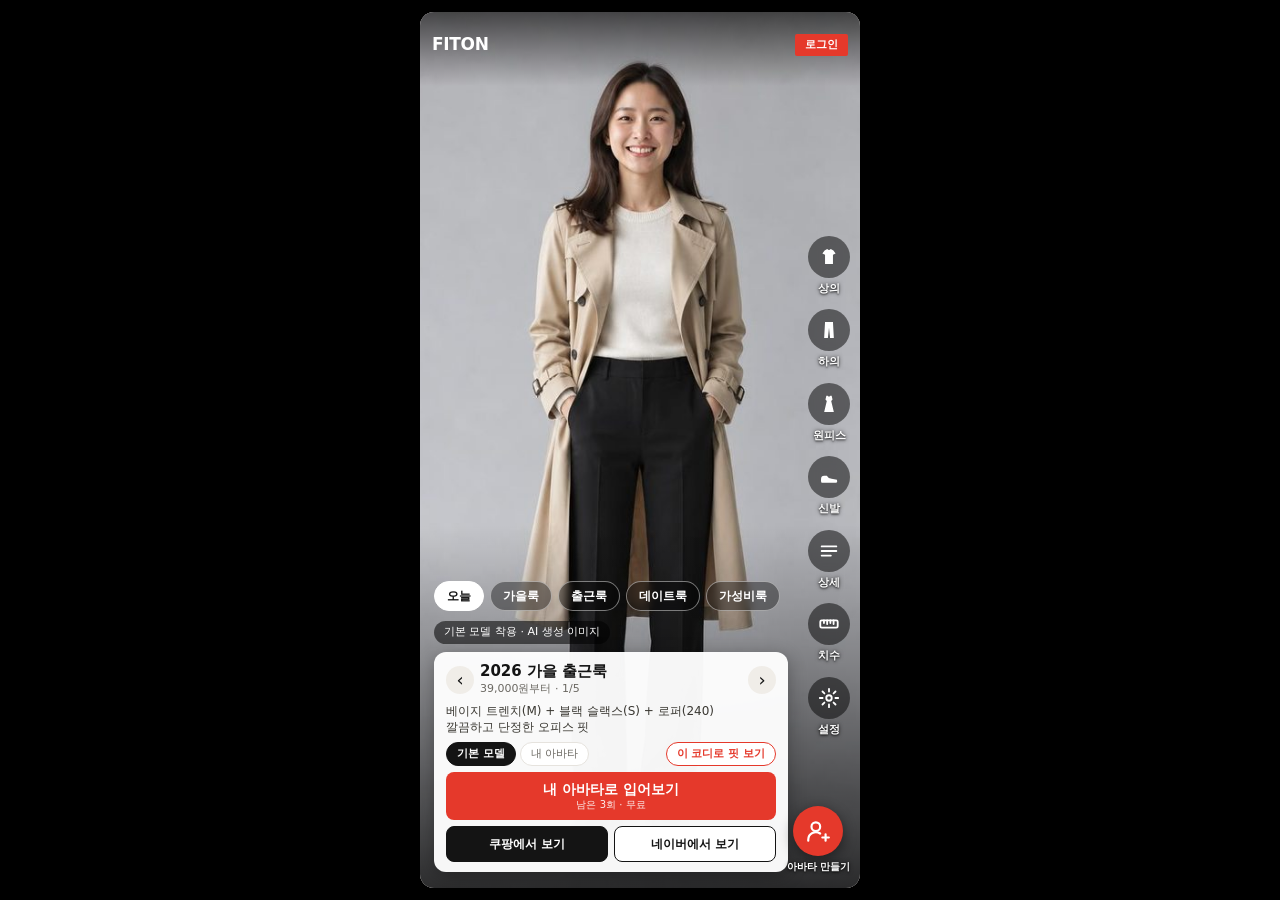
==== shorts.html @ a3c8ef7d "원피스 종류 추가(상의+하의 대체): 핏 엔진·옷장·사이즈표 읽기·레일·서버 프롬프트 Co-Authored-By: Claude Sonnet 5.5 <noreply@anthropic" ====
<!doctype html>
<html lang="ko">
<head>
<meta charset="utf-8">
<meta name="viewport" content="width=device-width,initial-scale=1,viewport-fit=cover">
<title>FITON — 쇼츠에서 본 스타일, 바로 입어보기</title>
<meta name="theme-color" content="#141414">
<meta name="mobile-web-app-capable" content="yes">
<meta name="apple-mobile-web-app-capable" content="yes">
<meta name="apple-mobile-web-app-title" content="FITON">
<meta name="apple-mobile-web-app-status-bar-style" content="black-translucent">
<link rel="manifest" href="manifest-shorts.webmanifest">
<link rel="icon" href="assets/icons/icon-192.png">
<link rel="apple-touch-icon" href="assets/icons/apple-touch-icon.png">
<link rel="stylesheet" href="style.css?v=20261012s">
<link rel="stylesheet" href="shorts.css?v=20261012s">
</head>
<body>
<div id="app" aria-live="polite"></div>
<script src="fit-config.js?v=20261012s"></script>
<script src="fit-engine.js?v=20261012s"></script>
<script src="sizeocr.js?v=20261012s"></script>
<script src="tryon-config.js?v=20261012s"></script>
<script src="styles-data.js?v=20261012s"></script>
<script src="shorts.js?v=20261012s"></script>
</body>
</html>
---- style.css ----
/* AI FIT 의류 쇼핑몰 스타일: 화이트·블랙 기반, 상품 사진 중심, 세일 레드 포인트. */
:root{
  --bg:#f3f1ee; --surface:#ffffff; --surface2:#f6f4f1; --line:#e6e3de; --zebra:#faf9f7;
  --fg:#141414; --muted:#6b6862; --ink:#141414;
  --accent:#e5392b; --accent-soft:#fdecea; --danger:#c62f22;
  --btn-bg:#141414; --btn-fg:#ffffff;
  --g-tightBad:#d6402f; --g-tight:#c98a1a; --g-fit:#2e8b57; --g-loose:#2f6fb5; --g-over:#7a55b8;
  --stage1:#efebe5; --stage2:#cfc8bd; --skin:#d9b49a;
  --font:"IBM Plex Sans KR","Noto Sans KR","Malgun Gothic",system-ui,sans-serif;
  color-scheme:light;
}
@media (prefers-color-scheme: dark){:root:not([data-theme="light"]){
  --bg:#0b0b0b; --surface:#161616; --surface2:#1f1f1f; --line:#2c2c2c; --zebra:#1b1b1b;
  --fg:#f3f1ee; --muted:#9b978f; --ink:#f3f1ee;
  --accent:#ff5a49; --accent-soft:#2b1714; --danger:#ff8a7c;
  --btn-bg:#f3f1ee; --btn-fg:#141414;
  --g-tightBad:#ef7f6f; --g-tight:#e0a94a; --g-fit:#5cc08a; --g-loose:#6aa5e6; --g-over:#a98be0;
  --stage1:#262422; --stage2:#14130f; --skin:#b98f76; color-scheme:dark}}
*{box-sizing:border-box}
html,body{margin:0}
body{background:var(--bg);color:var(--fg);font-family:var(--font);font-size:14px;line-height:1.5;
  padding-inline:16px;padding-block:16px 40px}
#app{max-width:480px;margin:0 auto;background:var(--surface);border:1px solid var(--line);overflow:hidden;min-height:80vh;display:flex;flex-direction:column}
button,input,select{font:inherit;color:inherit}
button{cursor:pointer}
:focus-visible{outline:2px solid var(--accent);outline-offset:2px}

/* 상단: 브랜드 + 카테고리 탭 */
.bar{background:var(--surface);position:sticky;top:0;z-index:3;border-bottom:1px solid var(--line)}
.brand{display:flex;align-items:center;gap:8px;padding:14px 16px 8px;color:var(--ink)}
.brand svg{width:26px;height:26px;flex:none}
.brand .wm{font-weight:800;font-size:21px;letter-spacing:-.02em;line-height:1;display:flex;align-items:flex-start}
.brand .wm i{display:inline-block;width:6px;height:6px;border-radius:50%;background:var(--accent);margin:2px 0 0 2px}
.brand .mini{margin-left:auto;font-size:11px;color:var(--muted);letter-spacing:.04em}
.tabs{display:flex;overflow-x:auto;padding:0 8px;scrollbar-width:none}
.tabs::-webkit-scrollbar{display:none}
.tabs button{flex:1 0 auto;background:none;border:0;padding:10px 12px;font-size:14px;color:var(--muted);position:relative;white-space:nowrap}
.tabs button.done{color:var(--fg)}
.tabs button.on{color:var(--fg);font-weight:700}
.tabs button.on::after{content:"";position:absolute;left:10px;right:10px;bottom:0;height:3px;background:var(--ink)}

.body{padding:16px;display:flex;flex-direction:column;gap:16px;flex:1}
.foot{padding:10px 16px calc(14px + env(safe-area-inset-bottom,0px));display:flex;gap:8px;border-top:1px solid var(--line);position:sticky;bottom:0;background:var(--surface);z-index:2}
.btn{flex:1;border:1px solid var(--line);background:var(--surface);border-radius:4px;padding:12px;font-weight:600;text-align:center}
.btn.p{background:var(--btn-bg);color:var(--btn-fg);border-color:var(--btn-bg)}
.btn.ghost{flex:0 0 auto;background:none;border-color:transparent;color:var(--muted)}
.btn.sm{flex:0 0 auto;padding:5px 10px;font-size:12px;font-weight:500;border-radius:4px}
.btn.danger{color:var(--danger)}
.btn:disabled{opacity:.4;cursor:not-allowed}
.sec{font-size:15px;font-weight:700;color:var(--fg);margin:2px 0 -6px}
.note{font-size:12px;color:var(--muted)}
.warn{font-size:12px;color:var(--g-tight)}
label.f{display:flex;flex-direction:column;gap:4px;font-size:12px;color:var(--muted)}
.inp,input[type=text],input[type=number],input[type=password],select{border:1px solid var(--line);background:var(--surface);border-radius:4px;padding:9px 10px;font-size:14px;width:100%;min-width:0;font-variant-numeric:tabular-nums}
input:focus,select:focus{border-color:var(--ink);outline:0}
.inwrap{position:relative;display:flex;align-items:center}
.inwrap input{padding-right:34px}
.inwrap small{position:absolute;right:10px;color:var(--muted);font-size:12px;pointer-events:none}
.row2{display:grid;grid-template-columns:1fr 1fr;gap:8px}
.seg{display:flex;border:1px solid var(--line);border-radius:4px;overflow:hidden}
.seg button{flex:1;border:0;background:var(--surface);padding:9px 4px;font-size:13px;color:var(--muted)}
.seg button + button{border-left:1px solid var(--line)}
.seg button.on{background:var(--btn-bg);color:var(--btn-fg);font-weight:600}
.chips{display:flex;gap:6px;flex-wrap:wrap}
.chip{padding:5px 12px;border-radius:99px;border:1px solid var(--line);background:var(--surface);font-size:12px;color:var(--muted)}
.chip.on{background:var(--btn-bg);color:var(--btn-fg);border-color:var(--btn-bg);font-weight:600}
.tag{font-size:10px;padding:1px 6px;border-radius:2px;border:1px solid var(--line);color:var(--muted);white-space:nowrap}
.tag.real{color:var(--g-fit);border-color:var(--g-fit)}
.card{border:1px solid var(--line);border-radius:6px;padding:12px;display:flex;flex-direction:column;gap:8px;background:var(--surface)}
.card .h{display:flex;justify-content:space-between;align-items:center;gap:8px;font-weight:600}
.thumb{width:44px;height:44px;border-radius:4px;object-fit:cover;background:var(--surface2);flex:none}
.hrow{display:flex;gap:10px;align-items:center;min-width:0}
.hrow > div{min-width:0}
.sub{font-size:12px;color:var(--muted);font-weight:400}
.acts{display:flex;gap:6px}

/* 표: 쇼핑몰 사이즈표 */
.tablewrap{overflow-x:auto;border:1px solid var(--line);border-radius:6px}
table.t{border-collapse:separate;border-spacing:0;width:100%;font-variant-numeric:tabular-nums;font-size:12px}
table.t th,table.t td{padding:8px 4px;text-align:center;border-bottom:1px solid var(--line)}
table.t tr:last-child td{border-bottom:0}
table.t tr:first-child th{background:var(--btn-bg);color:var(--btn-fg);font-weight:600;border-bottom:0}
table.t tr:first-child th.cur{background:var(--accent);color:#fff}
table.t tr:first-child th input{background:transparent;border-color:rgba(255,255,255,.35);color:inherit;font-weight:600}
table.t td:first-child{text-align:left;color:var(--muted);white-space:nowrap;padding-left:10px;padding-right:8px;font-weight:500}
table.t tr:nth-child(even) td{background:var(--zebra)}
table.t td.cur{background:var(--accent-soft) !important;font-weight:700}
table.t input{width:62px;text-align:center;padding:6px 2px}
table.t td .grade{margin-top:2px;display:inline-block}

.photo{height:110px;border-radius:6px;background:var(--surface2);display:flex;align-items:center;justify-content:center;color:var(--muted);font-size:12px;overflow:hidden;position:relative;border:1px dashed var(--line)}
.photo img{width:100%;height:100%;object-fit:contain;position:absolute;inset:0;background:var(--surface2)}
.sum{background:var(--surface2);border-radius:6px;padding:10px 12px;display:flex;flex-direction:column;gap:2px}
.sum span{color:var(--muted);font-size:12px}
.mrow{display:grid;grid-template-columns:1fr 112px 50px;align-items:center;gap:8px;padding:4px 0}
.mrow > span:first-child{font-size:13px}

/* 프로모션 배너 */
.hero{border-radius:8px;background:var(--surface2);display:grid;grid-template-columns:1fr 128px;align-items:center;overflow:hidden;border:1px solid var(--line)}
.hero .tx{padding:16px 0 16px 16px;display:flex;flex-direction:column;gap:6px;align-items:flex-start}
.hero .pill{background:var(--accent);color:#fff;font-size:10px;font-weight:700;letter-spacing:.08em;padding:2px 8px;border-radius:2px}
.hero h2{margin:0;font-size:18px;line-height:1.3;letter-spacing:-.01em;text-wrap:balance}
.hero p{margin:0;font-size:12px;color:var(--muted)}
.hero svg{width:128px;height:140px;display:block}

.grade{font-size:11px;padding:2px 8px;border-radius:2px;color:#fff;font-weight:600;white-space:nowrap}
.gk-tightBad{background:var(--g-tightBad)}.gk-tight{background:var(--g-tight)}.gk-fit{background:var(--g-fit)}.gk-loose{background:var(--g-loose)}.gk-over{background:var(--g-over)}
.scale{position:relative;height:8px;border-radius:4px;display:flex;margin:8px 0 6px}
.scale i{display:block;height:100%}
.scale i:nth-child(1){background:var(--g-tightBad);border-radius:4px 0 0 4px}
.scale i:nth-child(2){background:var(--g-tight)}
.scale i:nth-child(3){background:var(--g-fit)}
.scale i:nth-child(4){background:var(--g-loose)}
.scale i:nth-child(5){background:var(--g-over);border-radius:0 4px 4px 0}
.scale u{position:absolute;top:-5px;width:4px;height:18px;background:var(--ink);border:2px solid var(--surface);border-radius:3px;text-decoration:none;transform:translateX(-50%)}
.line{display:flex;justify-content:space-between;gap:8px;font-size:12px;color:var(--muted);font-variant-numeric:tabular-nums}
.line b{color:var(--fg);font-weight:600;text-align:right}
.rec{background:var(--accent-soft);border-radius:6px;padding:9px 11px;font-size:13px}
.rec b{color:var(--accent);font-weight:700}
details{border:1px solid var(--line);border-radius:6px;padding:8px 12px}
details summary{cursor:pointer;font-weight:600;font-size:13px}
details[open] summary{margin-bottom:8px}
.grid5{display:grid;grid-template-columns:70px repeat(4,1fr);gap:4px;align-items:center;font-size:12px;margin-top:8px}
.grid5 input{padding:5px 4px;text-align:center}
.feel{display:flex;align-items:center;gap:6px;font-size:12px;color:var(--muted);flex-wrap:wrap}
.feel select{width:auto;padding:4px 6px;font-size:12px}
.ok{color:var(--g-fit);font-weight:600}.ng{color:var(--g-tight);font-weight:600}
.empty{color:var(--muted);text-align:center;padding:18px 8px;border:1px dashed var(--line);border-radius:6px}

/* 상품 피드 타일 */
.feed{display:grid;grid-template-columns:1fr 1fr;gap:18px 12px}
.tile{display:flex;flex-direction:column;gap:4px;min-width:0;background:none;border:0;padding:0;text-align:left;color:inherit}
.tile .timg{position:relative;aspect-ratio:3/4;border-radius:4px;background:var(--surface2);display:flex;align-items:center;justify-content:center;color:var(--muted);overflow:hidden;border:2px solid transparent}
.tile .timg svg{width:52%;opacity:.5}
.tile .timg img{position:absolute;inset:0;width:100%;height:100%;object-fit:cover}
.tile.sel .timg{border-color:var(--ink)}
.tile .tbadge{position:absolute;left:0;top:8px;background:var(--accent);color:#fff;font-size:10px;font-weight:700;padding:2px 8px;border-radius:0 2px 2px 0}
.tile .tcheck{position:absolute;right:8px;bottom:8px;width:24px;height:24px;border-radius:50%;background:var(--ink);color:var(--surface);font-weight:700;display:flex;align-items:center;justify-content:center;font-size:13px}
.tile .tact{position:absolute;right:6px;top:6px;display:flex;gap:4px}
.tile .tact .btn{background:rgba(20,20,20,.72);color:#fff;border-color:transparent;padding:3px 8px;font-size:11px}
.tile .tact .btn.danger{color:#ffb4a8}
.tile .tname{font-weight:600;font-size:13px;white-space:nowrap;overflow:hidden;text-overflow:ellipsis;margin-top:2px}
.tile .chip{padding:3px 9px;font-size:11px}
.tile.add .timg{border:1px dashed var(--line);background:none}
.tile.add .timg span{font-size:34px;color:var(--muted);font-weight:300}
.tile.add{cursor:pointer}

/* 결과: 세로 몰입형 릴 */
body:has(#app.reelmode){padding:0;background:#000}
#app.reelmode{max-width:440px;height:min(100svh,900px);min-height:0;border:0;border-radius:0;background:#000}
@media (min-width:480px){ #app.reelmode{margin-top:12px;border-radius:14px;height:min(calc(100svh - 24px),900px)} }
.reel{position:relative;flex:1;overflow:hidden;color:#fff;background:#000}
.rmedia{position:absolute;inset:0;display:flex;align-items:center;justify-content:center;background:linear-gradient(var(--stage1),var(--stage2))}
.rmedia video{width:100%;height:100%;object-fit:cover;position:relative}
.rmedia img{max-width:100%;max-height:100%;object-fit:contain;position:relative}
.rmedia svg{height:56%;position:relative}
.rbadge{position:absolute;top:96px;left:50%;transform:translateX(-50%);font-size:11px;background:rgba(0,0,0,.55);color:#fff;padding:3px 10px;border-radius:99px;white-space:nowrap;max-width:92%;overflow:hidden;text-overflow:ellipsis}
.rtop{position:absolute;left:0;right:0;top:0;padding:calc(10px + env(safe-area-inset-top,0px)) 12px 28px;background:linear-gradient(rgba(0,0,0,.6),transparent);display:flex;flex-direction:column;gap:10px;z-index:2}
.rsegs{display:flex;gap:4px}
.rsegs button{flex:1;background:none;border:0;padding:0;color:rgba(255,255,255,.7);font-size:10px;text-align:left;display:flex;flex-direction:column;gap:4px}
.rsegs button i{display:block;height:3px;border-radius:2px;background:rgba(255,255,255,.35)}
.rsegs button.on{color:#fff;font-weight:600}
.rsegs button.on i{background:#fff}
.rbar{display:flex;align-items:center;gap:10px}
.rbar .wm{font-weight:800;font-size:17px;letter-spacing:-.02em}
.rbar .rtag{margin-left:auto;font-size:11px;background:var(--accent);padding:3px 10px;border-radius:2px;font-weight:600}
.rbtn{width:34px;height:34px;border-radius:50%;border:0;background:rgba(0,0,0,.4);color:#fff;display:flex;align-items:center;justify-content:center;padding:0}
.rbtn svg{width:20px;height:20px}
.rrail{position:absolute;right:10px;bottom:150px;display:flex;flex-direction:column;gap:16px;align-items:center;z-index:2}
.rrail button{background:none;border:0;color:#fff;display:flex;flex-direction:column;align-items:center;gap:3px;font-size:11px;font-weight:600;padding:0;text-shadow:0 0 4px rgba(0,0,0,.75),0 1px 2px rgba(0,0,0,.7)}
.rrail button svg{width:46px;height:46px;padding:12px;border-radius:50%;background:rgba(0,0,0,.5);backdrop-filter:blur(6px)}
.rcap{position:absolute;left:0;right:0;bottom:0;padding:48px 72px calc(16px + env(safe-area-inset-bottom,0px)) 14px;background:linear-gradient(transparent,rgba(0,0,0,.78));display:flex;flex-direction:column;gap:8px;z-index:2}
.rwho{font-weight:700;font-size:14px}
.fchips{display:flex;flex-direction:column;gap:6px;align-items:flex-start}
.fchip{display:inline-flex;align-items:center;gap:8px;background:#fff;color:#141414;border:0;border-radius:99px;padding:5px 8px 5px 12px;font-size:12px}
.fchip .k{font-weight:700}
.rnote{font-size:12px;color:#fff}
.rfine{font-size:10px;color:rgba(255,255,255,.7)}
/* 바텀시트 */
.sheetbg{position:absolute;inset:0;background:rgba(0,0,0,.5);z-index:4}
.sheet{position:absolute;left:0;right:0;bottom:0;max-height:82%;overflow-y:auto;background:var(--surface);color:var(--fg);border-radius:16px 16px 0 0;padding:8px 16px calc(16px + env(safe-area-inset-bottom,0px));display:flex;flex-direction:column;gap:12px;z-index:5}
.sheet h3{margin:0;font-size:16px}
.sheet .grab{width:40px;height:4px;border-radius:2px;background:var(--line);align-self:center;margin:2px 0 4px}
@media (max-width:480px){ body{padding-inline:0;padding-top:0} #app{border-left:0;border-right:0;border-top:0} .hero{grid-template-columns:1fr 104px} .hero svg{width:104px} }
@media (prefers-reduced-motion:no-preference){
  .btn,.chip,.tabs button{transition:background .12s,color .12s}
  @keyframes sheetup{from{transform:translateY(40px);opacity:0}to{transform:none;opacity:1}}
  .sheet{animation:sheetup .18s ease-out}
}

.tile .price{font-weight:700;font-size:13px}
.buy{display:inline-block;margin-top:4px;padding:5px 10px;background:var(--ink);color:var(--surface);border-radius:3px;font-size:11px;font-weight:700;text-align:center;text-decoration:none}

.herovid{position:relative;border-radius:8px;overflow:hidden;background:var(--surface2);border:1px solid var(--line);aspect-ratio:9/16;max-height:62vh;margin:0 auto}
.herovid video{width:100%;height:100%;object-fit:cover;display:block}
.herovid .hv-cap{position:absolute;left:0;right:0;top:0;padding:14px 12px 28px;color:#fff;font-size:17px;font-weight:700;text-align:center;background:linear-gradient(rgba(0,0,0,.45),transparent);text-shadow:0 1px 3px rgba(0,0,0,.5)}
.herovid .hv-ai{position:absolute;right:8px;bottom:8px;font-size:10px;color:#fff;background:rgba(0,0,0,.45);padding:2px 6px;border-radius:3px}
.herovid .hero{display:none}
.herovid.novid{aspect-ratio:auto;max-height:none;border:0;background:none}
.herovid.novid video,.herovid.novid .hv-cap,.herovid.novid .hv-ai{display:none}
.herovid.novid .hero{display:grid}

#intro{position:fixed;inset:0;z-index:9999;background:#000;display:flex;align-items:center;justify-content:center;transition:opacity .3s}
#intro.out{opacity:0}
#intro video{width:100%;height:100%;object-fit:contain}
#intro .in-cap{position:absolute;left:0;right:0;top:0;padding:max(env(safe-area-inset-top),16px) 12px 40px;color:#fff;font-size:20px;font-weight:700;text-align:center;background:linear-gradient(rgba(0,0,0,.5),transparent);text-shadow:0 1px 3px rgba(0,0,0,.5)}
#intro .in-ai{position:absolute;left:12px;bottom:max(env(safe-area-inset-bottom),12px);font-size:11px;color:#fff;background:rgba(0,0,0,.45);padding:3px 8px;border-radius:3px}
#intro .in-skip{position:absolute;right:12px;bottom:max(env(safe-area-inset-bottom),12px);border:1px solid rgba(255,255,255,.7);background:rgba(0,0,0,.45);color:#fff;font-size:13px;padding:8px 14px;border-radius:20px;cursor:pointer}
.herovid{cursor:pointer}

/* 로그인(이 기기 안 프로필) */
.ulist{display:flex;flex-direction:column;gap:8px}
.urow{display:flex;align-items:center;gap:8px;border:1px solid var(--line);border-radius:6px;padding:8px 10px 8px 8px;background:var(--surface)}
.ugo{flex:1;display:flex;align-items:center;gap:10px;border:0;background:none;padding:2px;text-align:left;font-size:15px;min-width:0}
.ugo b{overflow:hidden;text-overflow:ellipsis;white-space:nowrap}
.ucard{display:flex;align-items:center;gap:12px}
.uav{width:40px;height:40px;border-radius:50%;flex:none;object-fit:cover;background:var(--btn-bg);color:var(--btn-fg);display:inline-flex;align-items:center;justify-content:center;font-weight:700;font-size:16px}
.uav.big{width:72px;height:72px;font-size:26px}
.brand .btn.sm{margin-left:4px}
---- shorts.css ----
/* 전체 화면(쇼츠형) 전용 보강: 기본 컴포넌트는 style.css 를 그대로 쓴다 */
.sheet{max-height:88%}
.sheet.half{max-height:56%}
.sheetbg.lite{background:rgba(0,0,0,.12)}
.sheet .foot{position:static;border:0;padding:0}
.sheet .body{padding:0}
.hs{display:flex;gap:10px;overflow-x:auto;padding-bottom:6px;scrollbar-width:none}
.hs::-webkit-scrollbar{display:none}
.hs .tile{flex:0 0 118px}
.rrail{gap:12px;z-index:3} /* 하단 rcap(z-index 2, 화면 전체 폭)이 레일 버튼을 덮어 탭이 안 먹던 문제 */
.rrail button svg{width:42px;height:42px;padding:10px}
.rrail button.on svg{background:#fff;color:#141414}
.rrail button.has svg{box-shadow:0 0 0 2px var(--accent)}

.tryon{display:flex;gap:4px;flex-wrap:wrap;margin-top:4px}
.tryon .btn.sm{padding:4px 8px;font-size:11px}
.rmedia img.worn{width:100%;height:100%;object-fit:cover;object-position:top}
.sheet > *{flex-shrink:0}
.hs .tile .timg{flex:none}

/* 위·아래 겹침 영역(rtop/rcap/rrail)의 빈 곳은 이미지 탭으로 통과시키고, 그 안의 버튼·카드만 받는다 */
.rtop,.rcap,.rrail{pointer-events:none}
.rtop>*,.rcap>*,.rrail>*{pointer-events:auto}

/* 이미지 전체 화면 보기 */
#fsview{position:fixed;inset:0;z-index:9999;background:#000;cursor:zoom-out}
#fsview .rmedia{position:absolute;inset:0;bottom:0!important}
#fsview .rmedia img.worn{object-fit:contain;object-position:center}
#fsview .rmedia video{object-fit:contain}
#fsview .fsx{position:absolute;top:14px;right:14px;z-index:2;width:40px;height:40px;border-radius:50%;border:0;background:rgba(0,0,0,.55);color:#fff;font-size:18px;cursor:pointer}

/* 첫 화면: 영상만 꽉 차게(탭하면 메뉴 표시) */
#app.reelmode.clean{max-width:calc(100svh * 9 / 16);margin:0 auto;border-radius:0;height:100svh}
#app.reelmode.clean .rtop,#app.reelmode.clean .rrail,#app.reelmode.clean .rcap,#app.reelmode.clean .rbadge{opacity:0;pointer-events:none}
#app.reelmode.clean::after{content:"화면을 탭하세요";position:absolute;left:50%;bottom:calc(22px + env(safe-area-inset-bottom,0px));transform:translateX(-50%);color:#fff;font-size:12px;background:rgba(0,0,0,.45);padding:5px 14px;border-radius:99px;pointer-events:none}
#app{position:relative}

/* 처음 접속(프로필 선택) 화면: 영상이 화면 전체를 채우고 메뉴는 위·아래에 겹쳐 보인다 */
#app.lgfull{position:relative;max-width:calc(100svh * 9 / 16);margin:0 auto;height:100svh;min-height:0;border:0;border-radius:0;background:#000;color:#fff}
body:has(#app.lgfull){padding:0;background:#000}
#app.lgfull .herovid{position:absolute;inset:0;z-index:0;max-height:none;aspect-ratio:auto;border:0;border-radius:0;margin:0}
#app.lgfull .herovid::after{content:"";position:absolute;left:0;right:0;bottom:0;height:60%;background:linear-gradient(transparent,rgba(0,0,0,.82));pointer-events:none}
#app.lgfull .herovid .hv-cap{top:58px;background:none;font-size:18px}
#app.lgfull .herovid .hv-ai{bottom:auto;top:96px;right:12px}
#app.lgfull .bar{position:absolute;left:0;right:0;top:0;background:linear-gradient(rgba(0,0,0,.6),transparent);border:0;color:#fff}
#app.lgfull .brand{color:#fff}
#app.lgfull .brand .mini{color:rgba(255,255,255,.85)}
#app.lgfull .body{margin-top:auto;flex:none;padding-bottom:6px}
#app.lgfull .body > *:not(.herovid){position:relative;z-index:1}
#app.lgfull .sec,#app.lgfull .note{color:#fff}
#app.lgfull .note{opacity:.85}
#app.lgfull .foot{position:relative;z-index:2;background:transparent;border:0}

/* AI 입혀 보기 */
.toast{position:fixed;left:50%;bottom:calc(env(safe-area-inset-bottom) + 28px);transform:translateX(-50%);z-index:20000;max-width:88%;background:rgba(20,20,20,.92);color:#fff;font-size:14px;font-weight:600;padding:12px 16px;border-radius:12px;text-align:center;box-shadow:0 4px 18px rgba(0,0,0,.35)}

/* 피팅룸 대기 연출: 커튼이 닫히고, 끝나면 열린다 */
#fwait{position:fixed;inset:0;z-index:15000;display:flex;justify-content:center;background:rgba(0,0,0,.0);transition:background .8s,opacity .4s;pointer-events:auto}
#fwait.shut{background:#1a1210}
#fwait.hide{opacity:0;pointer-events:none}
#fwait.opening{pointer-events:none}
#fwait .fcl,#fwait .fcr{position:absolute;top:0;bottom:0;width:50%;background:repeating-linear-gradient(90deg,#7a1f2b 0 5vmin,#5e1620 5vmin 7vmin);box-shadow:inset 0 0 6vmin rgba(0,0,0,.45);transition:transform 1.2s cubic-bezier(.5,0,.2,1);z-index:2}
#fwait .fcl{left:0;transform:translateX(-102%)}
#fwait .fcr{right:0;transform:translateX(102%)}
#fwait.shut .fcl,#fwait.shut .fcr{transform:none}
#fwait.opening .fcl{transform:translateX(-102%)}#fwait.opening .fcr{transform:translateX(102%)}
#fwait.opening{background:transparent}
#fwait .fbody{position:relative;z-index:3;width:min(100vw,440px);display:flex;flex-direction:column;align-items:center;justify-content:center;gap:16px;color:#fff;text-align:center;padding:0 28px;opacity:0;transition:opacity .6s .8s}
#fwait.shut .fbody{opacity:1}
#fwait.opening .fbody{opacity:0;transition:opacity .3s}
#fwait .fsign{padding:6px 18px;border-radius:6px;background:#1d1d1d;color:#ffe9b8;font-weight:800;letter-spacing:.14em;font-size:20px;text-shadow:0 0 10px rgba(255,214,140,.9);box-shadow:0 0 28px rgba(255,214,140,.45)}
#fwait .fmsg{font-size:18px;font-weight:700}
#fwait .fmsg i{display:inline-block;font-style:normal;animation:fdot 1s infinite}
#fwait .fmsg i:nth-child(2){animation-delay:.2s}#fwait .fmsg i:nth-child(3){animation-delay:.4s}
#fwait .fname{font-size:13px;opacity:.8;max-width:100%;overflow:hidden;text-overflow:ellipsis;white-space:nowrap}
#fwait .fbar{width:min(70vw,260px);height:6px;border-radius:99px;background:rgba(255,255,255,.2);overflow:hidden}
#fwait .fbar b{display:block;height:100%;width:0;background:#ffd48a;border-radius:99px;transition:width .6s ease}
#fwait .fhint{font-size:12px;opacity:.7}
#fwait .fbtn{margin-top:6px;border:1px solid rgba(255,255,255,.5);background:rgba(0,0,0,.25);color:#fff;border-radius:99px;padding:10px 20px;font:inherit;font-size:14px;font-weight:600;cursor:pointer}
@keyframes fdot{0%,100%{opacity:.25}50%{opacity:1}}
@media (prefers-reduced-motion:reduce){#fwait .fcl,#fwait .fcr{transition:none}}

/* FITON: 스타일 분류 탭 · 스타일 카드 · 아바타 만들기 플로팅 버튼 (메인 화면 하단 rcap 안, 오른쪽 72px 는 rrail 자리) */
.hv-cap small{display:block;font-size:13px;font-weight:500;opacity:.92;margin-top:2px}
.rcap{padding-top:56px}
.rcap .rbadge{position:static;transform:none;align-self:flex-start;margin:0}
.stabs{display:flex;gap:6px;overflow-x:auto;scrollbar-width:none;padding-bottom:2px}
.stabs::-webkit-scrollbar{display:none}
.stabs button{flex:none;border:1px solid rgba(255,255,255,.45);background:rgba(0,0,0,.38);color:#fff;border-radius:99px;padding:5px 12px;font-size:12px;font-weight:600;backdrop-filter:blur(4px)}
.stabs button.on{background:#fff;color:#141414;border-color:#fff}
.scard{background:rgba(255,255,255,.96);color:#141414;border-radius:12px;padding:10px 12px;display:flex;flex-direction:column;gap:6px;box-shadow:0 4px 18px rgba(0,0,0,.3)}
.scard .sh{display:flex;align-items:center;gap:6px}
.scard .sh > button{flex:none;width:28px;height:28px;border:0;border-radius:50%;background:#f0ede8;color:#141414;font-size:18px;line-height:1;padding:0}
.scard .sh > button:disabled{opacity:.3}
.scard .st{flex:1;min-width:0;display:flex;flex-direction:column}
.scard .st b{font-size:15px;line-height:1.25;white-space:nowrap;overflow:hidden;text-overflow:ellipsis}
.scard .st span{font-size:11px;color:#6b6862}
.scard .sp{font-size:12px;color:#3a3832;line-height:1.35;display:-webkit-box;-webkit-line-clamp:2;-webkit-box-orient:vertical;overflow:hidden}
.scard .sview{display:flex;gap:4px;align-items:center;flex-wrap:wrap}
.scard .sview button{border:1px solid #e6e3de;background:#fff;border-radius:99px;padding:3px 10px;font-size:11px;color:#6b6862}
.scard .sview button.on{background:#141414;color:#fff;border-color:#141414;font-weight:600}
.scard .sview .sapply{margin-left:auto;color:#e5392b;border-color:#e5392b;font-weight:600}
.scard .sapplied{margin-left:auto;font-size:11px;color:#2e8b57;font-weight:600}
.scard .sgo{border:0;border-radius:8px;background:#e5392b;color:#fff;font-weight:800;font-size:14px;padding:9px 10px;display:flex;flex-direction:column;align-items:center;gap:0;line-height:1.25}
.scard .sgo small{font-size:10px;font-weight:500;opacity:.9}
.scard .sshop{display:flex;gap:6px}
.sbtn{flex:1;text-align:center;border-radius:8px;padding:8px 4px;font-size:12px;font-weight:700;text-decoration:none;border:1px solid #141414;color:#141414;background:#fff;cursor:pointer;font-family:inherit}
.sbtn.coupang{background:#141414;color:#fff}
.sbtn.off{opacity:.45;border-style:dashed}
.fchips{flex-direction:row;flex-wrap:wrap}
.fchip{max-width:100%}
.fab{position:absolute;right:10px;bottom:calc(14px + env(safe-area-inset-bottom,0px));z-index:3;border:0;background:none;color:#fff;display:flex;flex-direction:column;align-items:center;gap:3px;font-size:10px;font-weight:700;padding:0;text-shadow:0 0 4px rgba(0,0,0,.75),0 1px 2px rgba(0,0,0,.7)}
.fab .fi{width:50px;height:50px;border-radius:50%;background:#e5392b;display:flex;align-items:center;justify-content:center;box-shadow:0 4px 14px rgba(0,0,0,.45)}
.fab .fi svg{width:26px;height:26px}
#app.reelmode.clean .fab{opacity:0;pointer-events:none}
.rmedia img.worn.model{object-position:top}
.card.plan.on{border-color:var(--accent)}

.newprof{margin-left:auto;border:0;border-radius:99px;background:#fff;color:#141414;font:inherit;font-size:13px;font-weight:700;padding:8px 14px;cursor:pointer}

/* 둘러보기(프로필 없음): 상단 로그인 버튼과 카드 아래 안내 버튼 */
button.rtag{border:0;font:inherit;font-size:11px;font-weight:600;color:#fff;cursor:pointer}
.rfine.gcta{border:0;background:rgba(255,255,255,.14);color:#fff;font:inherit;font-size:11px;padding:7px 10px;border-radius:8px;text-align:left;cursor:pointer;align-self:flex-start}

.backbtn{border:0;background:none;color:inherit;font:inherit;font-size:22px;line-height:1;padding:4px 6px 4px 0;cursor:pointer}
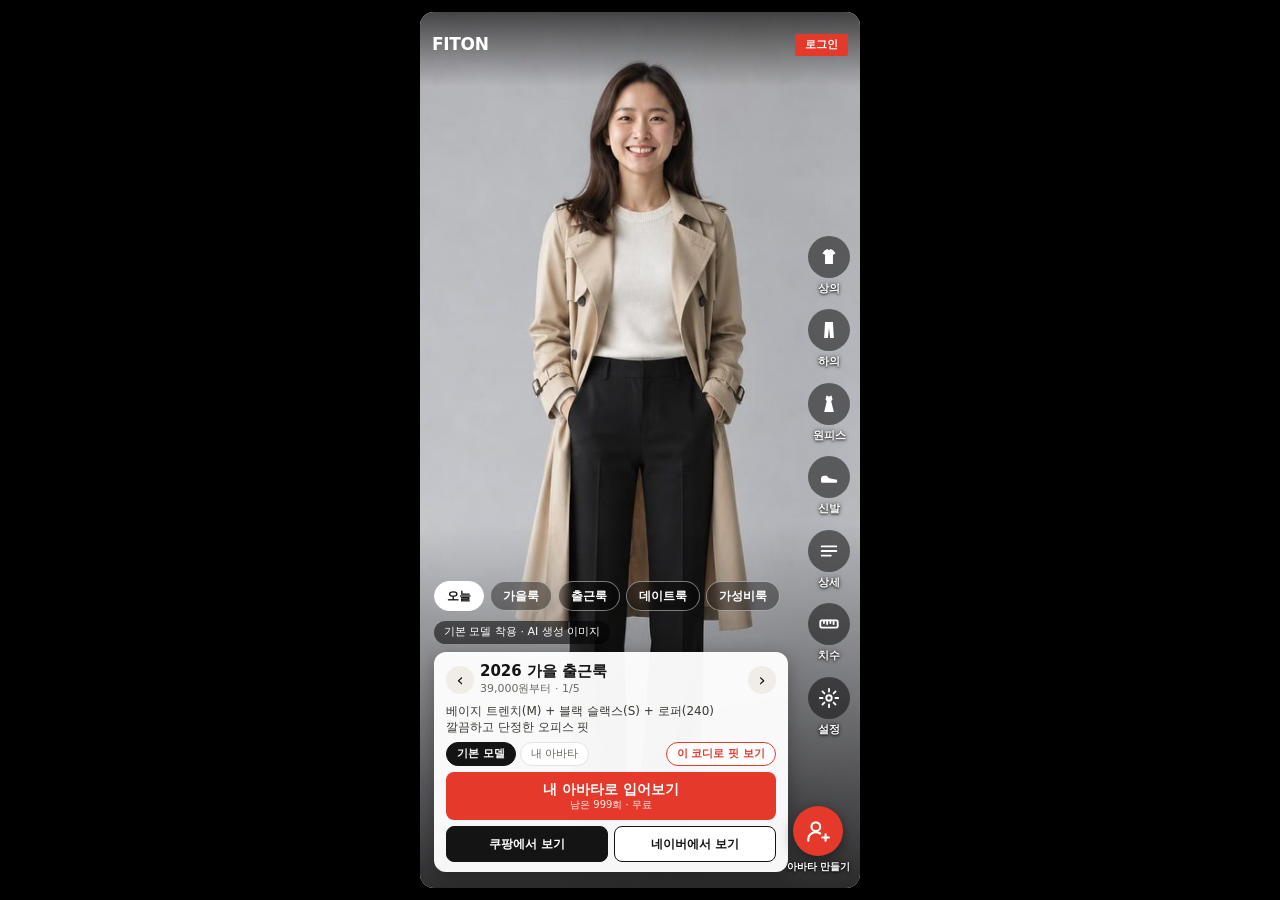
==== commit 5629fb81: "테스트용: 앱의 월 입어보기 횟수 제한 해제(TRYON_CFG.unlimited) Co-Authored-By: Claude Sonnet 5.5 <noreply@anthropic.c" ====
--- a/shorts.html
+++ b/shorts.html
@@ -12,16 +12,16 @@
 <link rel="manifest" href="manifest-shorts.webmanifest">
 <link rel="icon" href="assets/icons/icon-192.png">
 <link rel="apple-touch-icon" href="assets/icons/apple-touch-icon.png">
-<link rel="stylesheet" href="style.css?v=20261012s">
-<link rel="stylesheet" href="shorts.css?v=20261012s">
+<link rel="stylesheet" href="style.css?v=20261012v">
+<link rel="stylesheet" href="shorts.css?v=20261012v">
 </head>
 <body>
 <div id="app" aria-live="polite"></div>
-<script src="fit-config.js?v=20261012s"></script>
-<script src="fit-engine.js?v=20261012s"></script>
-<script src="sizeocr.js?v=20261012s"></script>
-<script src="tryon-config.js?v=20261012s"></script>
-<script src="styles-data.js?v=20261012s"></script>
-<script src="shorts.js?v=20261012s"></script>
+<script src="fit-config.js?v=20261012v"></script>
+<script src="fit-engine.js?v=20261012v"></script>
+<script src="sizeocr.js?v=20261012v"></script>
+<script src="tryon-config.js?v=20261012v"></script>
+<script src="styles-data.js?v=20261012v"></script>
+<script src="shorts.js?v=20261012v"></script>
 </body>
 </html>
--- a/shorts.css
+++ b/shorts.css
@@ -11,6 +11,9 @@
 .rrail button svg{width:42px;height:42px;padding:10px}
 .rrail button.on svg{background:#fff;color:#141414}
 .rrail button.has svg{box-shadow:0 0 0 2px var(--accent)}
+/* 레일 버튼이 7개로 늘어 낮은 화면에서 위쪽 로그인·프로필 버튼을 가리던 문제: 화면 높이에 맞춰 버튼을 줄인다 */
+@media (max-height:760px){.rrail{gap:6px}.rrail button svg{width:36px;height:36px;padding:8px}.rrail button{font-size:10px}}
+@media (max-height:640px){.rrail{gap:3px;bottom:140px}.rrail button svg{width:30px;height:30px;padding:6px}.rrail button{font-size:9px;gap:1px}}
 
 .tryon{display:flex;gap:4px;flex-wrap:wrap;margin-top:4px}
 .tryon .btn.sm{padding:4px 8px;font-size:11px}
@@ -123,3 +126,9 @@
 .rfine.gcta{border:0;background:rgba(255,255,255,.14);color:#fff;font:inherit;font-size:11px;padding:7px 10px;border-radius:8px;text-align:left;cursor:pointer;align-self:flex-start}
 
 .backbtn{border:0;background:none;color:inherit;font:inherit;font-size:22px;line-height:1;padding:4px 6px 4px 0;cursor:pointer}
+/* 입어본 기록 */
+.hist .hres{width:100%;max-height:420px;object-fit:contain;border-radius:6px;background:#111;cursor:zoom-in}
+.hist .cmp{display:flex;gap:6px}
+.hist .cmp figure{margin:0;flex:1;text-align:center;font-size:11px;color:var(--muted)}
+.hist .cmp img{width:100%;max-height:420px;object-fit:contain;border-radius:6px;background:#111}
+.hist .acts{display:flex;gap:6px;flex-wrap:wrap}
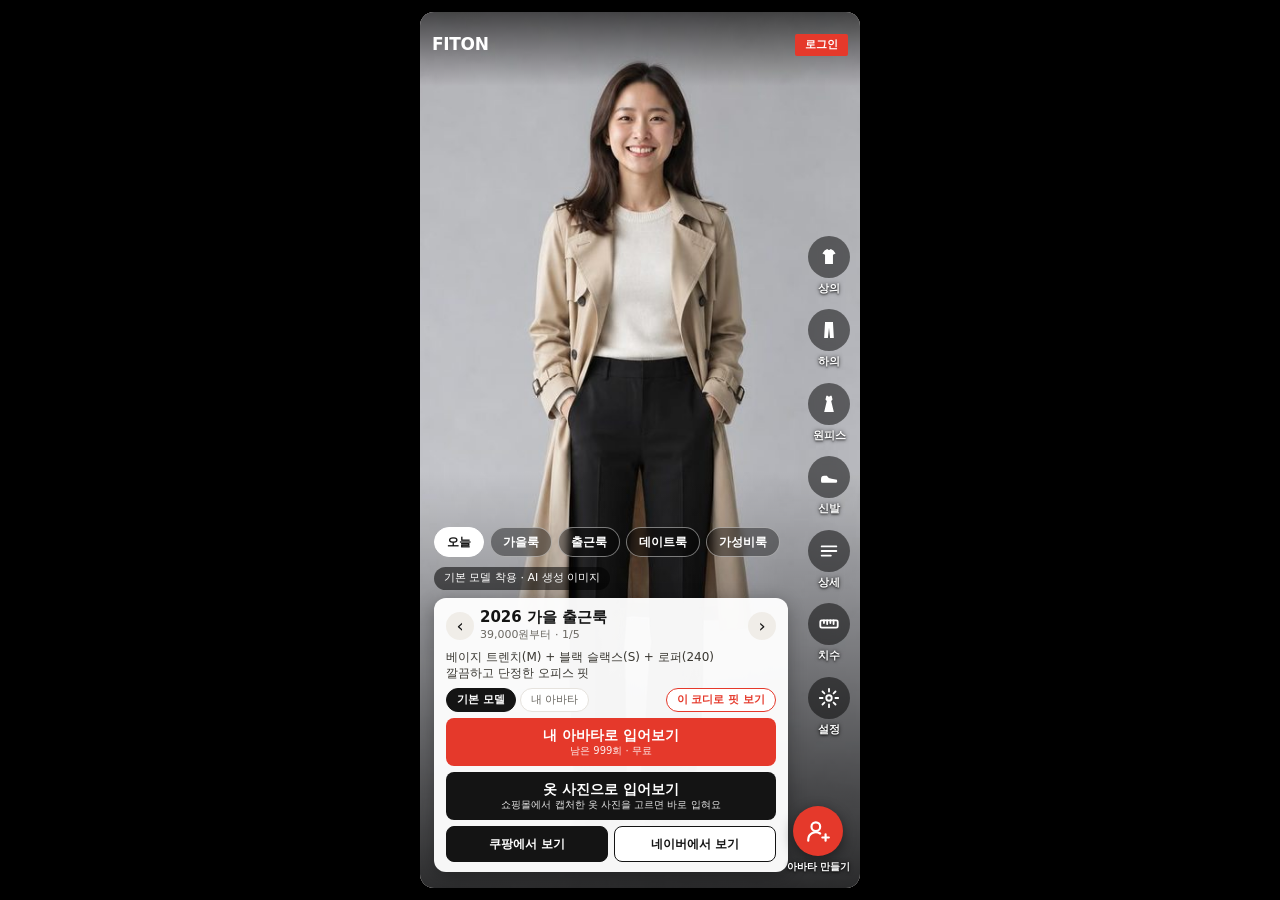
==== commit 9669e3f3: "메인 화면에 '옷 사진으로 입어보기' 버튼: 캡처 사진 고르기 → 종류 선택 → 바로 내 아바타에 입히기(옷장 등록 자동, 입히기용 큰 사진은 IndexedDB 보관) Co-Aut" ====
--- a/shorts.html
+++ b/shorts.html
@@ -12,16 +12,16 @@
 <link rel="manifest" href="manifest-shorts.webmanifest">
 <link rel="icon" href="assets/icons/icon-192.png">
 <link rel="apple-touch-icon" href="assets/icons/apple-touch-icon.png">
-<link rel="stylesheet" href="style.css?v=20261012v">
-<link rel="stylesheet" href="shorts.css?v=20261012v">
+<link rel="stylesheet" href="style.css?v=20261013b">
+<link rel="stylesheet" href="shorts.css?v=20261013b">
 </head>
 <body>
 <div id="app" aria-live="polite"></div>
-<script src="fit-config.js?v=20261012v"></script>
-<script src="fit-engine.js?v=20261012v"></script>
-<script src="sizeocr.js?v=20261012v"></script>
-<script src="tryon-config.js?v=20261012v"></script>
-<script src="styles-data.js?v=20261012v"></script>
-<script src="shorts.js?v=20261012v"></script>
+<script src="fit-config.js?v=20261013b"></script>
+<script src="fit-engine.js?v=20261013b"></script>
+<script src="sizeocr.js?v=20261013b"></script>
+<script src="tryon-config.js?v=20261013b"></script>
+<script src="styles-data.js?v=20261013b"></script>
+<script src="shorts.js?v=20261013b"></script>
 </body>
 </html>
--- a/shorts.css
+++ b/shorts.css
@@ -8,6 +8,7 @@
 .hs::-webkit-scrollbar{display:none}
 .hs .tile{flex:0 0 118px}
 .rrail{gap:12px;z-index:3} /* 하단 rcap(z-index 2, 화면 전체 폭)이 레일 버튼을 덮어 탭이 안 먹던 문제 */
+.reel:has(> .sheetbg.lite) .rrail{z-index:5} /* 반쪽 시트가 열려도 레일 버튼은 눌리게(배경 .sheetbg z-index 4 가 레일을 덮어 다른 종류를 누르면 시트만 닫히던 문제) */
 .rrail button svg{width:42px;height:42px;padding:10px}
 .rrail button.on svg{background:#fff;color:#141414}
 .rrail button.has svg{box-shadow:0 0 0 2px var(--accent)}
@@ -106,6 +107,15 @@
 .scard .sapplied{margin-left:auto;font-size:11px;color:#2e8b57;font-weight:600}
 .scard .sgo{border:0;border-radius:8px;background:#e5392b;color:#fff;font-weight:800;font-size:14px;padding:9px 10px;display:flex;flex-direction:column;align-items:center;gap:0;line-height:1.25}
 .scard .sgo small{font-size:10px;font-weight:500;opacity:.9}
+.scard .sgo.alt{background:#141414;cursor:pointer}
+/* 옷 사진으로 입어보기: 종류 고르기 */
+#qpick{position:fixed;inset:0;z-index:16000;background:rgba(0,0,0,.55);display:flex;align-items:flex-end;justify-content:center}
+#qpick .qbox{width:min(100vw,440px);background:#fff;color:#141414;border-radius:16px 16px 0 0;padding:16px 16px calc(16px + env(safe-area-inset-bottom,0px));display:flex;flex-direction:column;gap:12px}
+#qpick .qt{font-weight:800;font-size:16px;text-align:center}
+#qpick .qbtns{display:grid;grid-template-columns:repeat(4,1fr);gap:8px}
+#qpick .qbtns button{border:1px solid #e6e3de;background:#fff;border-radius:10px;padding:8px 2px;font-size:12px;font-weight:700;color:#141414;display:flex;flex-direction:column;align-items:center;gap:2px;cursor:pointer}
+#qpick .qbtns svg{width:40px;height:40px;color:#141414}
+#qpick .qx{border:0;background:#f1efeb;border-radius:8px;padding:10px;font-size:13px;cursor:pointer}
 .scard .sshop{display:flex;gap:6px}
 .sbtn{flex:1;text-align:center;border-radius:8px;padding:8px 4px;font-size:12px;font-weight:700;text-decoration:none;border:1px solid #141414;color:#141414;background:#fff;cursor:pointer;font-family:inherit}
 .sbtn.coupang{background:#141414;color:#fff}
